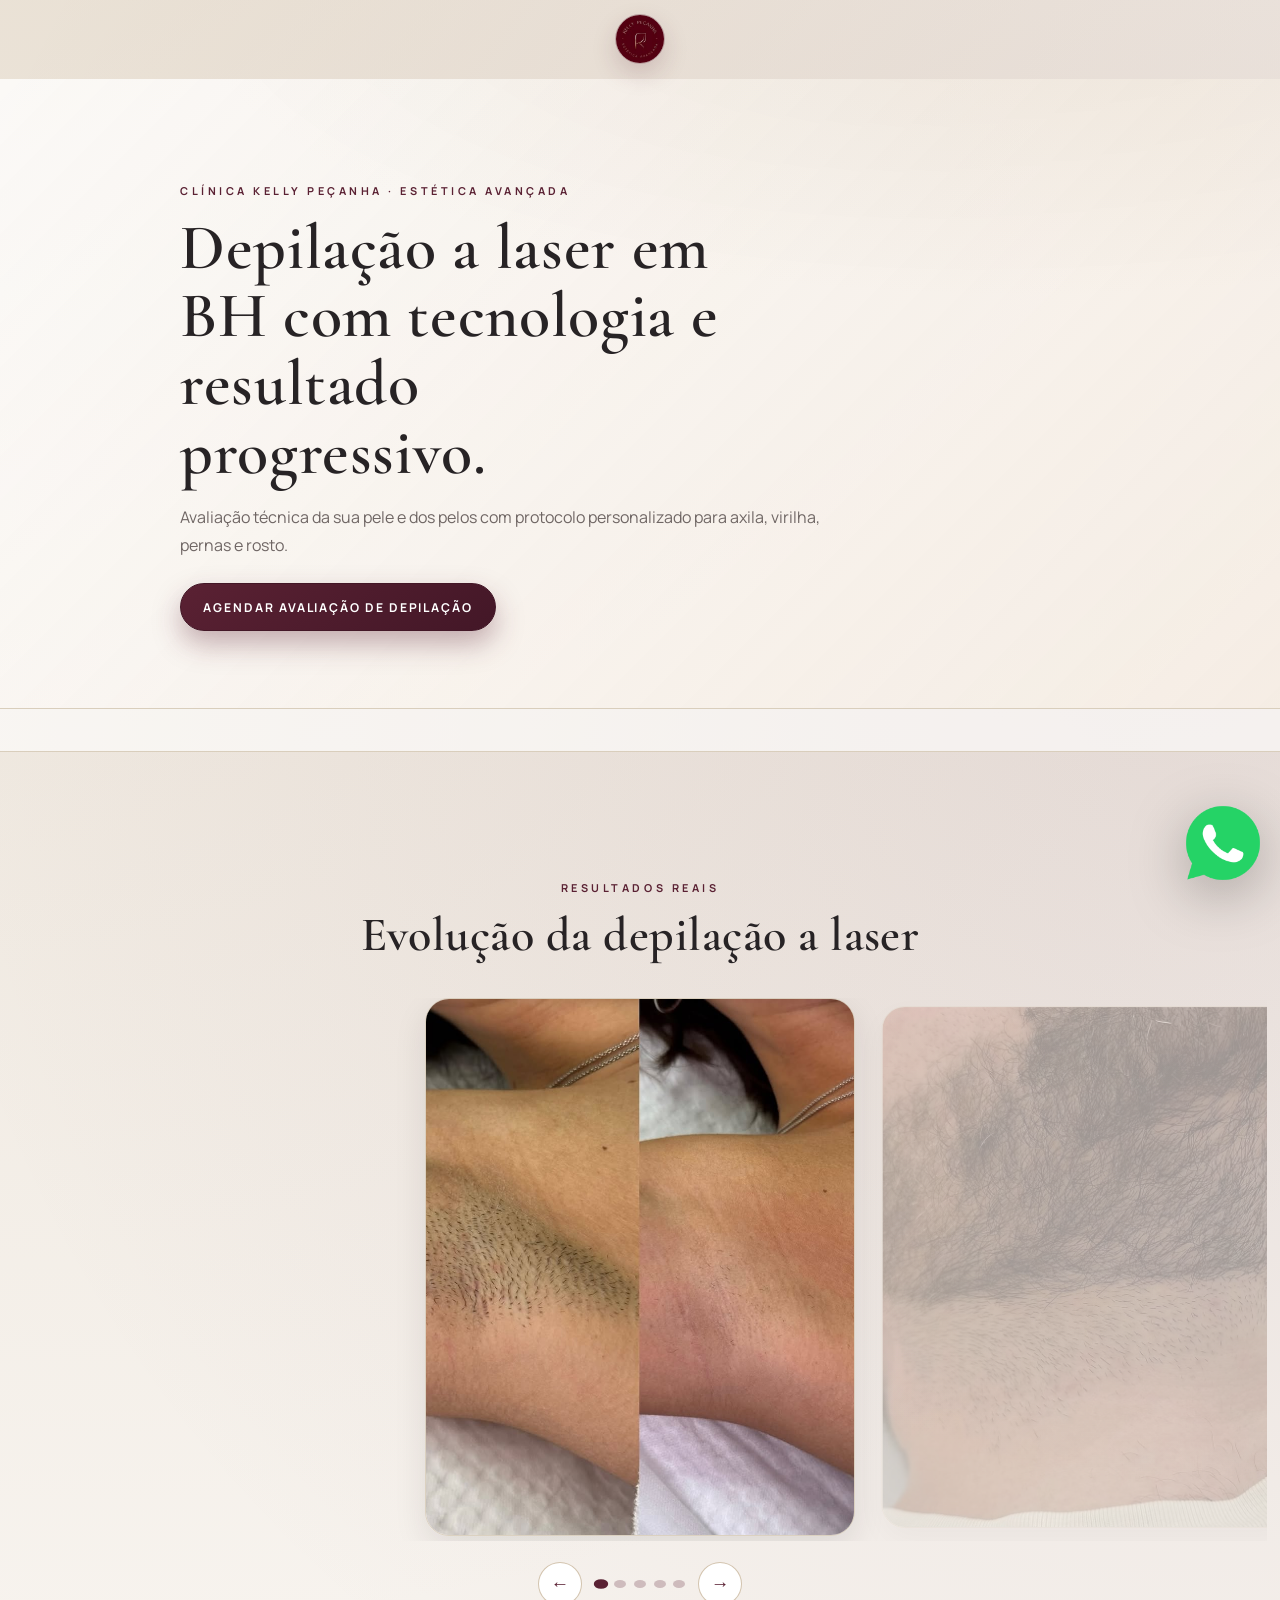
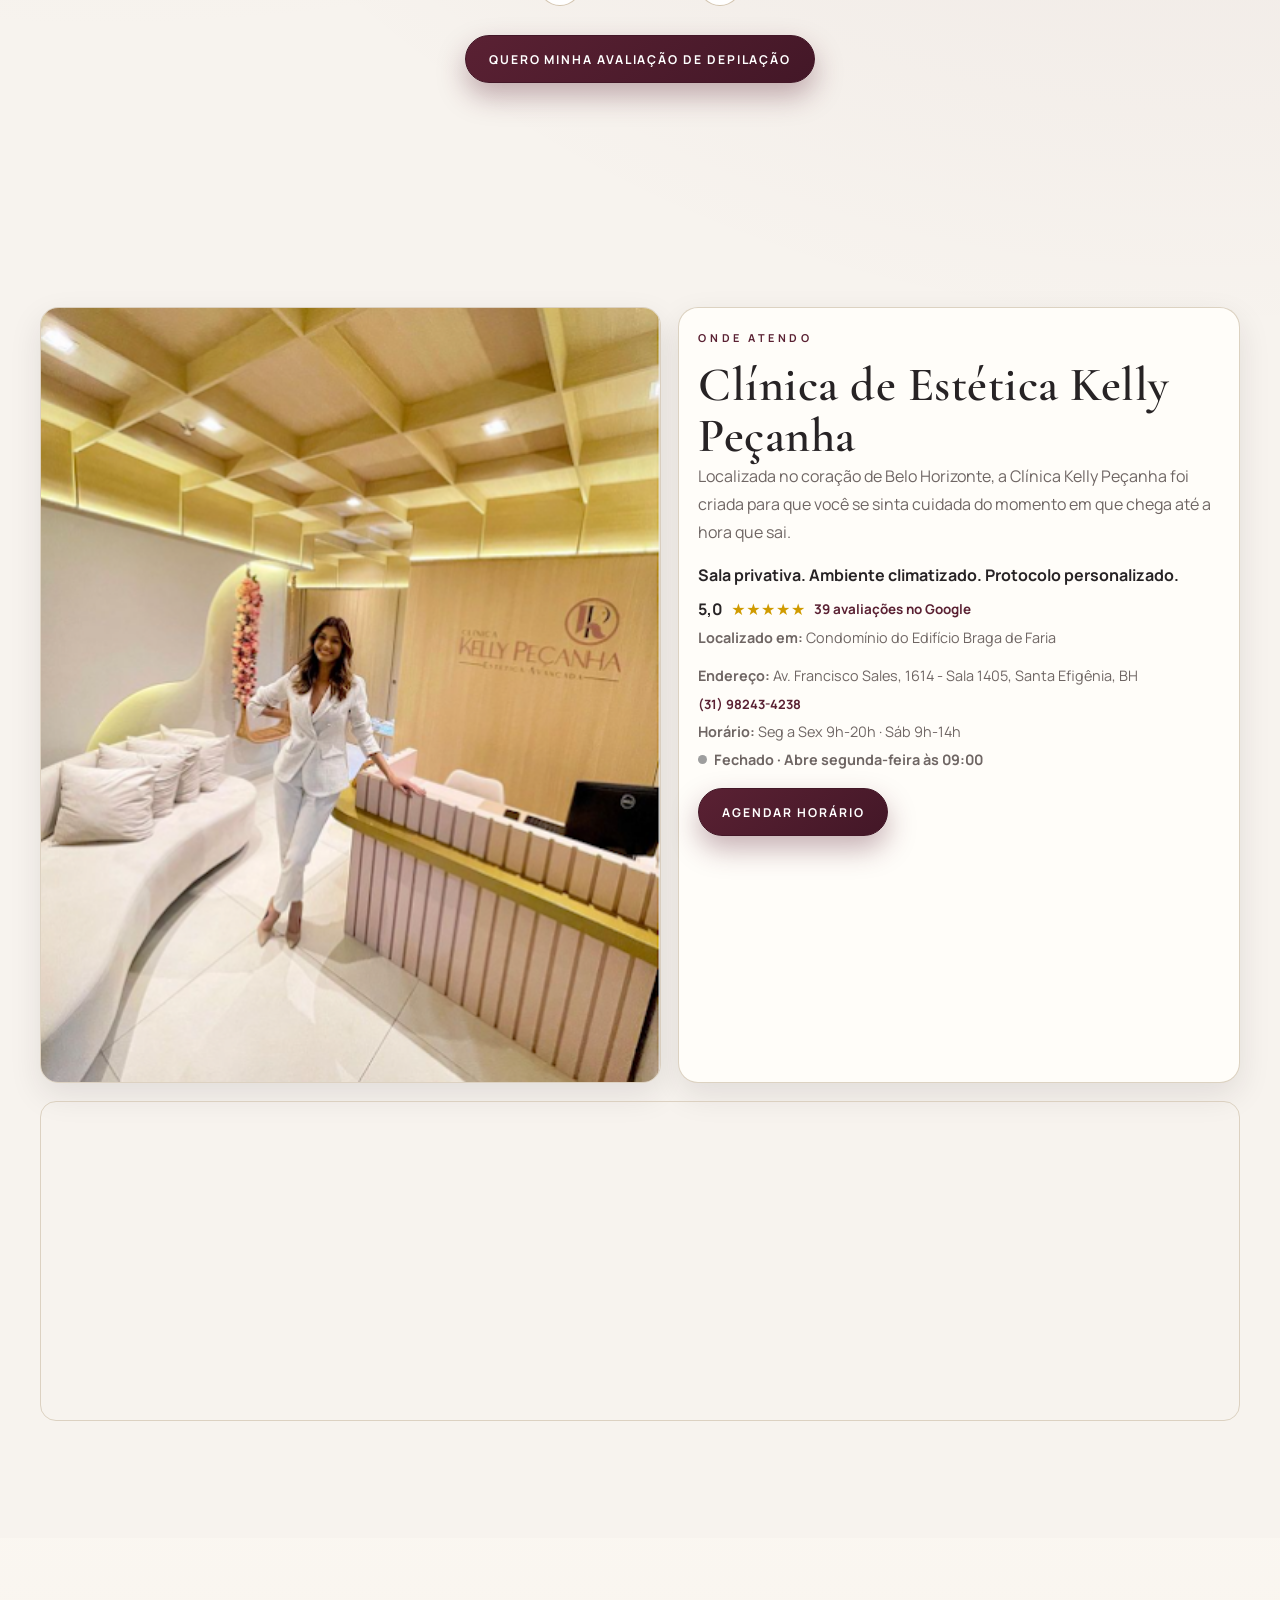
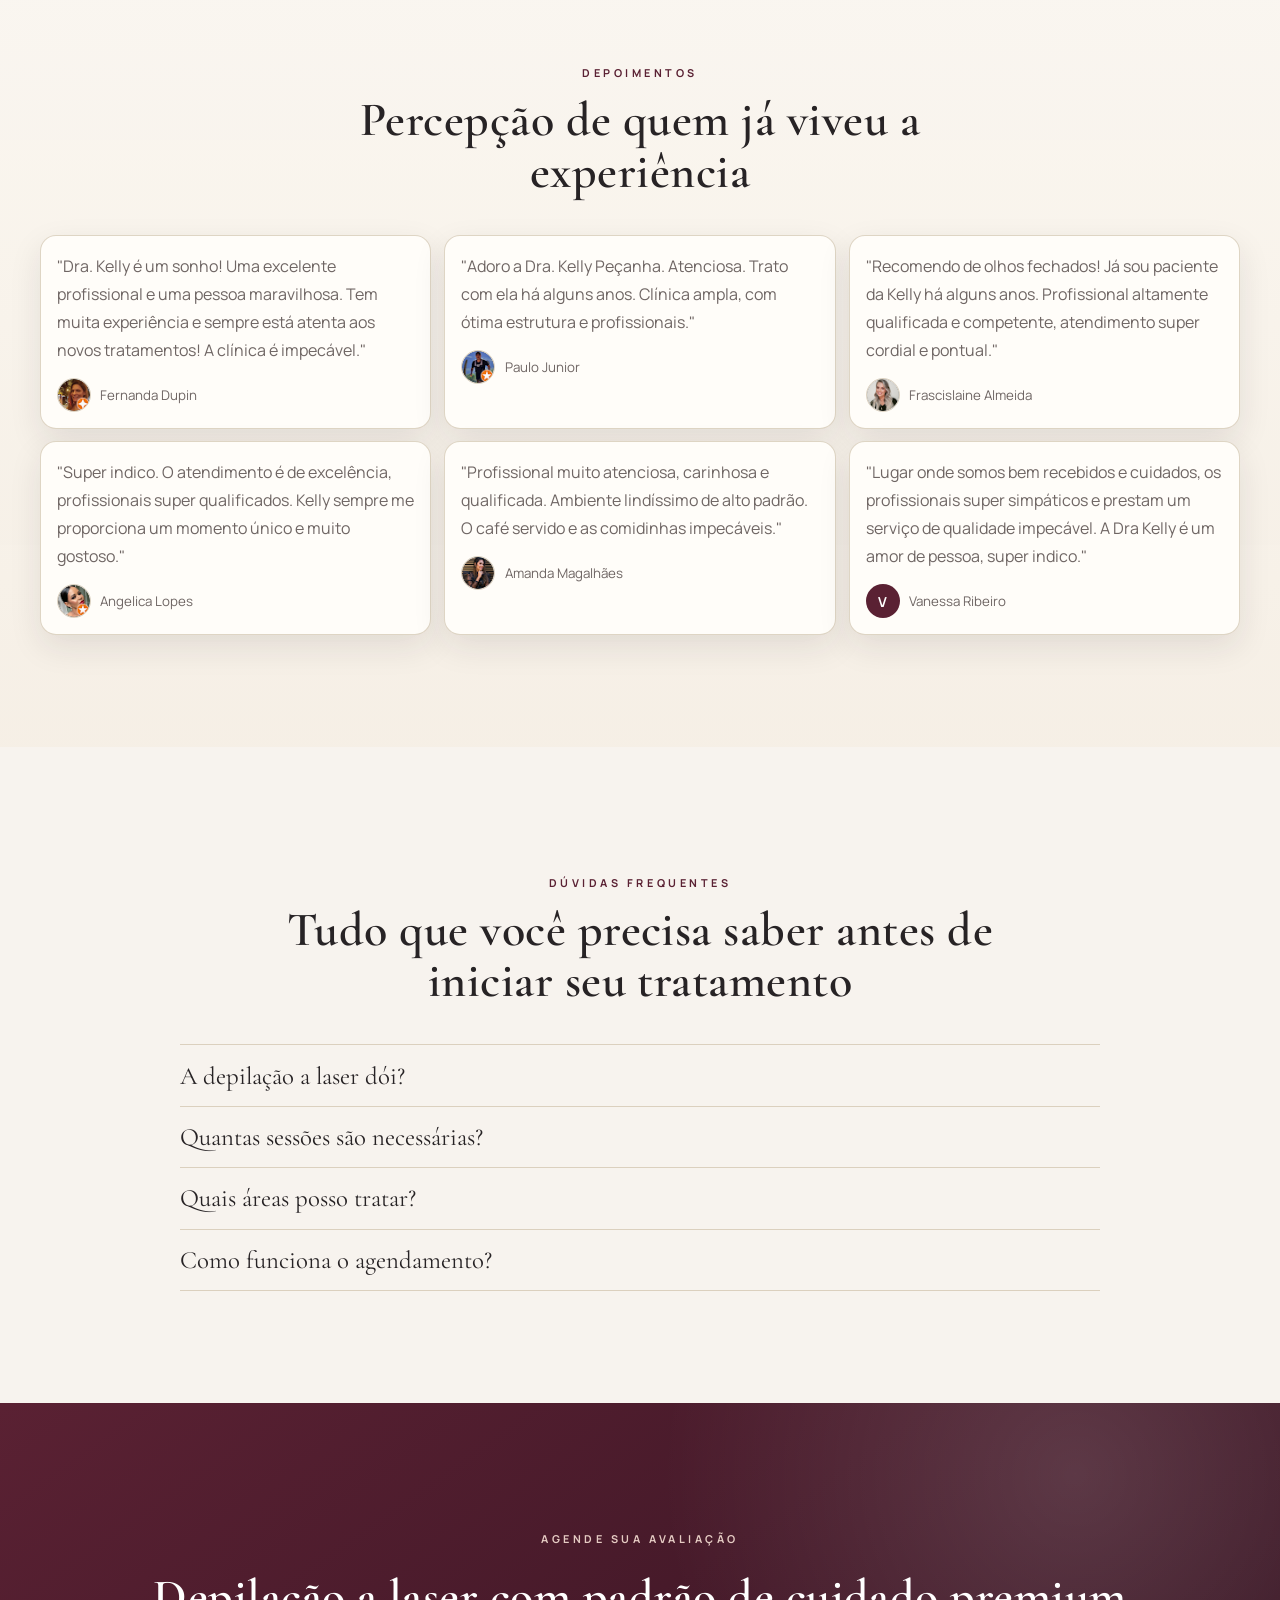
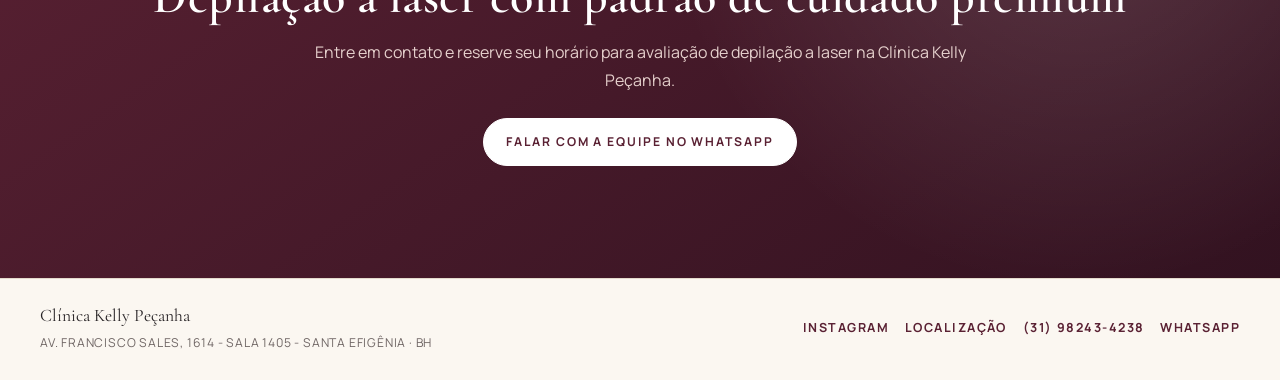
==== depilacao.html @ 8ff89447 "feat(leads): send form submissions to Google Sheets webhook" ====
﻿<!doctype html>
<html lang="pt-BR">
<head>
  <meta charset="utf-8">
  <meta name="viewport" content="width=device-width, initial-scale=1">
  <title>Clínica Kelly Peçanha | Depilação a Laser em BH</title>
  <meta name="description" content="LP premium da Clínica Kelly Peçanha para agendamento de depilação a laser em Belo Horizonte.">
  <link rel="icon" href="fotos/logo icone aba.jpg" type="image/jpeg">
  <link rel="preconnect" href="https://fonts.googleapis.com">
  <link rel="preconnect" href="https://fonts.gstatic.com" crossorigin>
  <link href="https://fonts.googleapis.com/css2?family=Cormorant+Garamond:wght@400;500;600;700&family=Manrope:wght@400;500;600;700&display=swap" rel="stylesheet">
  <link rel="stylesheet" href="styles.css">
  <script defer src="script.js"></script>
</head>
<body data-whatsapp-base-text="Oi! Quero agendar uma avaliação de depilação a laser na Clínica Kelly Peçanha." data-lead-intent-text="Oi! Quero agendar uma avaliação de depilação a laser." data-leads-webhook-url="">
  <div class="noise-layer" aria-hidden="true"></div>

  <header id="navbar">
    <div class="container nav-wrap">
      <a class="brand" href="#hero">
        <img src="fotos/logo icone aba.jpg" alt="Logo Clínica Kelly Peçanha">
      </a>
    </div>
  </header>

  <main>
    <section id="hero" class="hero">
      <div class="container hero-layout hero-layout--single animate-on-scroll">
        <div class="hero-copy">
          <p class="eyebrow">Clínica Kelly Peçanha · Estética Avançada</p>
          <h1>Depilação a laser em BH com tecnologia e resultado progressivo.</h1>
          <p class="hero-lead">
            Avaliação técnica da sua pele e dos pelos com protocolo personalizado para axila, virilha, pernas e rosto.
          </p>

          <div class="hero-actions">
            <a class="btn btn-primary js-open-modal" href="https://api.whatsapp.com/send/?phone=5531982434238&text=Oi%2C%20quero%20agendar%20uma%20avalia%C3%A7%C3%A3o%20de%20depila%C3%A7%C3%A3o%20a%20laser">Agendar avaliação de depilação</a>
          </div>
        </div>
      </div>
    </section>

    <div class="service-ribbon" aria-hidden="true">
      <div class="service-track">
        <span>Depilação a Laser Premium</span><span class="dot">•</span>
        <span>Axila</span><span class="dot">•</span>
        <span>Virilha</span><span class="dot">•</span>
        <span>Pernas</span><span class="dot">•</span>
        <span>Rosto</span><span class="dot">•</span>
        <span>Protocolo Personalizado</span><span class="dot">•</span>
        <span>Depilação a Laser Premium</span><span class="dot">•</span>
        <span>Axila</span><span class="dot">•</span>
        <span>Virilha</span><span class="dot">•</span>
        <span>Pernas</span><span class="dot">•</span>
        <span>Rosto</span><span class="dot">•</span>
        <span>Protocolo Personalizado</span><span class="dot">•</span>
      </div>
    </div>

    <section id="resultados" class="section">
      <div class="container">
        <header class="section-head animate-on-scroll">
          <p class="eyebrow">Resultados Reais</p>
          <h2>Evolução da depilação a laser</h2>
        </header>
      </div>

      <div id="resultadosCarousel" class="carousel animate-on-scroll">
        <div class="carousel__viewport">
          <div class="carousel__track">
            <figure class="carousel__slide">
              <img src="fotos/depilação/IMG_9395.JPG.jpeg" alt="Resultado de depilação a laser 1" class="resultado-img">
            </figure>
            <figure class="carousel__slide">
              <img src="fotos/depilação/IMG_9397.JPG.jpeg" alt="Resultado de depilação a laser 2" class="resultado-img">
            </figure>
            <figure class="carousel__slide">
              <img src="fotos/depilação/IMG_9398.JPG.jpeg" alt="Resultado de depilação a laser 3" class="resultado-img">
            </figure>
            <figure class="carousel__slide">
              <img src="fotos/depilação/IMG_9399.JPG.jpeg" alt="Resultado de depilação a laser 4" class="resultado-img">
            </figure>
            <figure class="carousel__slide">
              <video class="resultado-video" controls playsinline preload="metadata">
                <source src="fotos/depilação/IMG_9528.MP4" type="video/mp4">
              </video>
            </figure>
          </div>
        </div>

        <div class="carousel__controls">
          <button class="carousel__btn carousel__btn--prev" aria-label="Anterior">←</button>
          <div class="carousel__dots">
            <button class="carousel__dot" aria-label="Slide 1"></button>
            <button class="carousel__dot" aria-label="Slide 2"></button>
            <button class="carousel__dot" aria-label="Slide 3"></button>
            <button class="carousel__dot" aria-label="Slide 4"></button>
            <button class="carousel__dot" aria-label="Slide 5"></button>
          </div>
          <button class="carousel__btn carousel__btn--next" aria-label="Próximo">→</button>
        </div>
      </div>

      <div class="section-cta animate-on-scroll">
        <a class="btn btn-primary js-open-modal" href="https://api.whatsapp.com/send/?phone=5531982434238&text=Oi%2C%20quero%20agendar%20uma%20avalia%C3%A7%C3%A3o%20de%20depila%C3%A7%C3%A3o%20a%20laser">Quero minha avaliação de depilação</a>
      </div>
    </section>
    <section id="clinica" class="section">
      <div class="container clinic-layout">
        <div class="clinic-gallery clinic-gallery--single animate-on-scroll">
          <img src="fotos/clinica/2024-06-04.webp" alt="Ambiente da clínica">
        </div>

        <article class="clinic-card animate-on-scroll">
          <p class="eyebrow">Onde Atendo</p>
          <h2>Clínica de Estética Kelly Peçanha</h2>
          <p>Localizada no coração de Belo Horizonte, a Clínica Kelly Peçanha foi criada para que você se sinta cuidada do momento em que chega até a hora que sai.</p>
          <p class="gmn-title">Sala privativa. Ambiente climatizado. Protocolo personalizado.</p>

          <div class="gmn-rating">
            <strong>5,0</strong>
            <span>★★★★★</span>
            <a data-maps-link href="#" target="_blank" rel="noopener noreferrer">39 avaliações no Google</a>
          </div>

          <p class="gmn-meta"><b>Localizado em:</b> Condomínio do Edifício Braga de Faria</p>

          <ul class="contact-list">
            <li><b>Endereço:</b> Av. Francisco Sales, 1614 - Sala 1405, Santa Efigênia, BH</li>
            <li><a href="tel:+5531982434238">(31) 98243-4238</a></li>
            <li><b>Horário:</b> Seg a Sex 9h-20h · Sáb 9h-14h</li>
            <li class="gmn-status"><span id="clinic-dot" class="open-dot"></span><span id="clinic-hours-text">Verificando horário...</span></li>
          </ul>

          <a class="btn btn-primary js-open-modal" href="https://api.whatsapp.com/send/?phone=5531982434238&text=Oi%2C%20quero%20agendar%20uma%20avalia%C3%A7%C3%A3o%20de%20depila%C3%A7%C3%A3o%20a%20laser">Agendar horário</a>
        </article>
      </div>

      <div class="container map-wrap animate-on-scroll">
        <iframe src="https://maps.google.com/maps?q=Av.+Francisco+Sales,+1614+-+Sala+1405+-+Santa+Efigenia,+Belo+Horizonte+-+MG,+30150-224&output=embed&hl=pt-BR&z=16" loading="lazy" title="Mapa da Clínica Kelly Peçanha"></iframe>
      </div>
    </section>

    <section id="depoimentos" class="section section-soft">
      <div class="container">
        <header class="section-head animate-on-scroll">
          <p class="eyebrow">Depoimentos</p>
          <h2>Percepção de quem já viveu a experiência</h2>
        </header>

        <div class="testimonial-grid">
          <article class="testimonial-card animate-on-scroll">
            <p>"Dra. Kelly é um sonho! Uma excelente profissional e uma pessoa maravilhosa. Tem muita experiência e sempre está atenta aos novos tratamentos! A clínica é impecável."</p>
            <footer>
              <img class="testimonial-avatar" src="fotos/depoimentos/fernanda.png" alt="Fernanda Dupin">
              <small>Fernanda Dupin</small>
            </footer>
          </article>
          <article class="testimonial-card animate-on-scroll">
            <p>"Adoro a Dra. Kelly Peçanha. Atenciosa. Trato com ela há alguns anos. Clínica ampla, com ótima estrutura e profissionais."</p>
            <footer>
              <img class="testimonial-avatar" src="fotos/depoimentos/paulo junior.png" alt="Paulo Junior">
              <small>Paulo Junior</small>
            </footer>
          </article>
          <article class="testimonial-card animate-on-scroll">
            <p>"Recomendo de olhos fechados! Já sou paciente da Kelly há alguns anos. Profissional altamente qualificada e competente, atendimento super cordial e pontual."</p>
            <footer>
              <img class="testimonial-avatar" src="fotos/depoimentos/francislaiene.png" alt="Frascislaine Almeida">
              <small>Frascislaine Almeida</small>
            </footer>
          </article>
          <article class="testimonial-card animate-on-scroll">
            <p>"Super indico. O atendimento é de excelência, profissionais super qualificados. Kelly sempre me proporciona um momento único e muito gostoso."</p>
            <footer>
              <img class="testimonial-avatar" src="fotos/depoimentos/angelica.png" alt="Angelica Lopes">
              <small>Angelica Lopes</small>
            </footer>
          </article>
          <article class="testimonial-card animate-on-scroll">
            <p>"Profissional muito atenciosa, carinhosa e qualificada. Ambiente lindíssimo de alto padrão. O café servido e as comidinhas impecáveis."</p>
            <footer>
              <img class="testimonial-avatar" src="fotos/depoimentos/amanda.png" alt="Amanda Magalhães">
              <small>Amanda Magalhães</small>
            </footer>
          </article>
          <article class="testimonial-card animate-on-scroll">
            <p>"Lugar onde somos bem recebidos e cuidados, os profissionais super simpáticos e prestam um serviço de qualidade impecável. A Dra Kelly é um amor de pessoa, super indico."</p>
            <footer>
              <span class="testimonial-avatar testimonial-avatar--fallback">V</span>
              <small>Vanessa Ribeiro</small>
            </footer>
          </article>
        </div>
      </div>
    </section>

    <section id="faq" class="section">
      <div class="container">
        <header class="section-head animate-on-scroll">
          <p class="eyebrow">Dúvidas Frequentes</p>
          <h2>Tudo que você precisa saber antes de iniciar seu tratamento</h2>
        </header>

        <div class="faq-list animate-on-scroll">
          <details>
            <summary>A depilação a laser dói?</summary>
            <p>A sensação varia por área e sensibilidade, mas o procedimento é rápido e feito com ajuste técnico para conforto.</p>
          </details>
          <details>
            <summary>Quantas sessões são necessárias?</summary>
            <p>O número ideal depende da região, espessura dos pelos e resposta individual, definido após avaliação técnica.</p>
          </details>
          <details>
            <summary>Quais áreas posso tratar?</summary>
            <p>Atendemos as áreas mais buscadas como axila, virilha, pernas e rosto, com plano personalizado para cada caso.</p>
          </details>
          <details>
            <summary>Como funciona o agendamento?</summary>
            <p>Você preenche nome e WhatsApp no formulário rápido e a equipe retorna com os melhores horários para avaliação.</p>
          </details>
        </div>
      </div>
    </section>

    <section id="cta-final" class="section cta-final">
      <div class="container animate-on-scroll">
        <p class="eyebrow">Agende Sua Avaliação</p>
        <h2>Depilação a laser com padrão de cuidado premium</h2>
        <p>Entre em contato e reserve seu horário para avaliação de depilação a laser na Clínica Kelly Peçanha.</p>
        <a class="btn btn-light js-open-modal" href="https://api.whatsapp.com/send/?phone=5531982434238&text=Oi%2C%20quero%20agendar%20uma%20avalia%C3%A7%C3%A3o%20de%20depila%C3%A7%C3%A3o%20a%20laser">Falar com a equipe no WhatsApp</a>
      </div>
    </section>
  </main>
  <footer class="footer">
    <div class="container footer-wrap">
      <div>
        <p class="footer-brand">Clínica Kelly Peçanha</p>
        <p class="footer-sub">Av. Francisco Sales, 1614 - Sala 1405 - Santa Efigênia · BH</p>
      </div>
      <div class="footer-links">
        <a data-instagram-link href="#" target="_blank" rel="noopener noreferrer">Instagram</a>
        <a data-maps-link href="#" target="_blank" rel="noopener noreferrer">Localização</a>
        <a href="tel:+5531982434238">(31) 98243-4238</a>
        <a data-whatsapp-direct href="#" target="_blank" rel="noopener noreferrer">WhatsApp</a>
      </div>
    </div>
  </footer>

  <a class="whatsapp-float" data-whatsapp-direct href="#" target="_blank" rel="noopener noreferrer" aria-label="Falar no WhatsApp">
    <img src="fotos/botao-whats-2.png" alt="WhatsApp">
  </a>

  <div id="leadModal" class="modal" aria-hidden="true" role="dialog" aria-modal="true" aria-labelledby="modalTitle">
    <div class="modal-overlay"></div>
    <div class="modal-card">
      <button id="modalClose" class="modal-close" type="button" aria-label="Fechar">×</button>
      <p class="eyebrow">Um passo antes</p>
      <h3 id="modalTitle">Quase lá</h3>
      <p>Preencha os dados e continue para o WhatsApp da Clínica Kelly Peçanha.</p>

      <form id="leadForm" novalidate>
        <label for="leadName">Seu nome</label>
        <input id="leadName" name="name" type="text" required>

        <label for="leadPhone">Seu WhatsApp</label>
        <input id="leadPhone" name="phone" type="tel" required placeholder="(00) 00000-0000">
        <small id="phoneError" class="error">Digite DDD e número completo.</small>

        <button class="btn btn-primary full-btn" type="submit">Continuar para o WhatsApp</button>
      </form>
    </div>
  </div>
</body>
</html>
---- styles.css ----
﻿:root {
  --ivory: #f7f3ee;
  --porcelain: #fdfaf6;
  --sand: #e6dbc9;
  --champagne: #bfa98a;
  --wine: #5a2133;
  --wine-strong: #431727;
  --graphite: #272325;
  --charcoal: #3b3637;
  --muted: #6f6664;
  --line: #d9cebc;
  --card: #fffdf9;
  --soft: #f2ece3;
  --shadow-lg: 0 28px 70px rgba(42, 30, 36, 0.14);
  --shadow-md: 0 12px 32px rgba(42, 30, 36, 0.1);
}

* {
  box-sizing: border-box;
}

html,
body {
  margin: 0;
  padding: 0;
}

html {
  scroll-behavior: smooth;
}

body {
  font-family: "Manrope", system-ui, sans-serif;
  color: var(--graphite);
  background:
    radial-gradient(circle at 8% -5%, rgba(203, 184, 156, 0.35) 0%, transparent 34%),
    radial-gradient(circle at 94% 12%, rgba(90, 33, 51, 0.11) 0%, transparent 28%),
    var(--ivory);
  min-height: 100vh;
  overflow-x: hidden;
}

body.modal-open {
  overflow: hidden;
}

.noise-layer {
  position: fixed;
  inset: 0;
  pointer-events: none;
  opacity: 0.16;
  background-image:
    linear-gradient(0deg, transparent 24%, rgba(90, 33, 51, 0.06) 25%, transparent 26%, transparent 74%, rgba(90, 33, 51, 0.06) 75%, transparent 76%, transparent),
    linear-gradient(90deg, transparent 24%, rgba(90, 33, 51, 0.06) 25%, transparent 26%, transparent 74%, rgba(90, 33, 51, 0.06) 75%, transparent 76%, transparent);
  background-size: 3px 3px;
  z-index: -1;
}

a {
  color: inherit;
  text-decoration: none;
}

img {
  display: block;
  max-width: 100%;
}

h1,
h2,
h3 {
  margin: 0;
  font-family: "Cormorant Garamond", Georgia, serif;
  line-height: 1.07;
  font-weight: 600;
  letter-spacing: 0.01em;
  color: var(--graphite);
}

h1 {
  font-size: clamp(2.1rem, 5vw, 4rem);
}

h2 {
  font-size: clamp(1.8rem, 3.8vw, 3rem);
}

h3 {
  font-size: clamp(1.28rem, 2.2vw, 1.65rem);
}

p {
  margin: 0;
  line-height: 1.75;
  color: var(--muted);
}

.container {
  width: min(1200px, calc(100% - 2.4rem));
  margin-inline: auto;
}

.eyebrow {
  margin-bottom: 0.82rem;
  font-size: 0.68rem;
  letter-spacing: 0.22rem;
  text-transform: uppercase;
  font-weight: 700;
  color: var(--wine);
}

.section {
  padding: clamp(4rem, 9vw, 7rem) 0;
}

.section-soft {
  background: linear-gradient(180deg, rgba(250, 246, 240, 0.95), rgba(245, 238, 229, 0.94));
}

.section-head {
  max-width: 760px;
  margin: 0 auto 2.3rem;
  text-align: center;
}

.section-head p {
  margin-top: 0.85rem;
}

.btn {
  border: 1px solid transparent;
  border-radius: 999px;
  padding: 0.9rem 1.4rem;
  font-size: 0.76rem;
  font-weight: 700;
  letter-spacing: 0.12rem;
  text-transform: uppercase;
  cursor: pointer;
  display: inline-flex;
  align-items: center;
  justify-content: center;
  transition: transform 0.24s ease, box-shadow 0.24s ease, background-color 0.24s ease, color 0.24s ease;
}

.btn:hover {
  transform: translateY(-1px);
}

.btn-primary {
  background: linear-gradient(145deg, var(--wine), var(--wine-strong));
  color: #fff;
  border-color: var(--wine-strong);
  box-shadow: 0 13px 28px rgba(90, 33, 51, 0.34);
}

.btn-primary:hover {
  box-shadow: 0 16px 32px rgba(90, 33, 51, 0.45);
}

.btn-outline {
  background: rgba(255, 255, 255, 0.76);
  border-color: var(--line);
  color: var(--graphite);
}

.btn-light {
  background: #fff;
  color: var(--wine);
  border-color: #fff;
}

.full-btn {
  width: 100%;
}

#navbar {
  position: sticky;
  top: 0;
  z-index: 30;
  border-bottom: 1px solid transparent;
  transition: background-color 0.28s ease, border-color 0.28s ease, backdrop-filter 0.28s ease;
}

#navbar.is-scrolled {
  background: rgba(247, 243, 238, 0.88);
  backdrop-filter: blur(10px);
  border-color: rgba(217, 206, 188, 0.75);
}

.nav-wrap {
  min-height: 78px;
  display: flex;
  align-items: center;
  justify-content: center;
  gap: 1.2rem;
}

.brand {
  display: inline-flex;
  align-items: center;
  min-width: max-content;
}

.brand img {
  width: 50px;
  height: 50px;
  border-radius: 50%;
  border: 1px solid rgba(90, 33, 51, 0.32);
  box-shadow: 0 10px 24px rgba(90, 33, 51, 0.18);
}

.nav-links {
  display: flex;
  align-items: center;
  gap: 1.25rem;
}

.nav-links a {
  font-size: 0.72rem;
  font-weight: 700;
  letter-spacing: 0.12rem;
  text-transform: uppercase;
  color: var(--charcoal);
  opacity: 0.8;
}

.nav-links a:hover {
  color: var(--wine);
  opacity: 1;
}

.nav-actions {
  min-width: max-content;
}

.hero {
  position: relative;
  padding: clamp(5.2rem, 8vw, 7.4rem) 0 clamp(4rem, 6vw, 5.4rem);
}

.hero::before {
  content: "";
  position: absolute;
  inset: 0;
  background:
    radial-gradient(1200px 420px at 80% -12%, rgba(191, 169, 138, 0.18), transparent 70%),
    linear-gradient(135deg, rgba(255, 255, 255, 0.78), rgba(246, 238, 229, 0.95));
  z-index: -1;
}

.hero-layout {
  display: grid;
  grid-template-columns: minmax(0, 1.2fr) minmax(0, 0.8fr);
  gap: clamp(1.2rem, 2.8vw, 2.5rem);
  align-items: stretch;
}

.hero-layout--single {
  grid-template-columns: 1fr;
  max-width: 920px;
}

.hero-copy h1 {
  max-width: 18ch;
}

.hero-lead {
  margin-top: 1rem;
  max-width: 64ch;
}

.hero-actions {
  margin-top: 1.5rem;
  display: flex;
  flex-wrap: wrap;
  gap: 0.72rem;
}

.hero-proof {
  margin-top: 1.8rem;
  display: grid;
  grid-template-columns: repeat(3, minmax(0, 1fr));
  gap: 0.72rem;
}

.hero-proof article {
  background: rgba(255, 255, 255, 0.72);
  border: 1px solid rgba(217, 206, 188, 0.92);
  border-radius: 16px;
  padding: 0.78rem;
}

.hero-proof strong {
  display: block;
  font-size: 1.08rem;
  color: var(--wine);
}

.hero-proof span {
  font-size: 0.74rem;
  color: var(--muted);
}

.hero-panel {
  background:
    linear-gradient(170deg, rgba(90, 33, 51, 0.96), rgba(50, 22, 34, 0.98));
  border: 1px solid rgba(255, 255, 255, 0.12);
  border-radius: 24px;
  padding: clamp(1.2rem, 2.5vw, 2rem);
  box-shadow: var(--shadow-lg);
  color: rgba(255, 247, 243, 0.94);
  display: grid;
  align-content: start;
  gap: 0.9rem;
}

.panel-logo {
  width: 66px;
  height: 66px;
  border-radius: 50%;
  border: 1px solid rgba(255, 255, 255, 0.3);
}

.panel-kicker {
  margin-top: 0.2rem;
  font-size: 0.67rem;
  letter-spacing: 0.17rem;
  text-transform: uppercase;
  color: rgba(255, 239, 229, 0.78);
  font-weight: 700;
}

.hero-panel h2 {
  color: #fff;
  font-size: clamp(1.4rem, 2.3vw, 2rem);
}

.hero-panel p {
  color: rgba(255, 240, 233, 0.78);
}

.panel-link {
  color: rgba(255, 228, 214, 0.95);
  font-size: 0.75rem;
  letter-spacing: 0.11rem;
  text-transform: uppercase;
  font-weight: 700;
}

.panel-link:hover {
  color: #fff;
}

.service-ribbon {
  overflow: hidden;
  border-top: 1px solid var(--line);
  border-bottom: 1px solid var(--line);
  background: rgba(255, 255, 255, 0.6);
}

.service-track {
  width: max-content;
  display: inline-flex;
  gap: 0.72rem;
  align-items: center;
  padding: 0.86rem 0;
  padding-left: 100%;
  animation: marquee 34s linear infinite;
  font-size: 0.72rem;
  letter-spacing: 0.11rem;
  text-transform: uppercase;
  color: var(--wine);
  font-weight: 700;
}

.dot {
  opacity: 0.55;
}

@keyframes marquee {
  from { transform: translateX(0); }
  to { transform: translateX(-100%); }
}

.carousel {
  max-width: 1280px;
  margin: 0 auto;
  padding: 0 0.8rem;
}

.carousel__viewport {
  overflow: hidden;
}

.carousel__track {
  display: flex;
  align-items: stretch;
  transition: transform 0.52s cubic-bezier(0.25, 0.46, 0.45, 0.94);
}

.carousel__slide {
  flex: 0 0 430px;
  margin: 0 0.62rem;
  opacity: 0.34;
  transform: scale(0.97);
  transition: opacity 0.35s ease, transform 0.35s ease;
}

.carousel__slide.is-active {
  opacity: 1;
  transform: scale(1);
}

.placeholder-card {
  width: 100%;
  aspect-ratio: 4 / 5;
  border-radius: 24px;
  border: 1px solid rgba(217, 206, 188, 0.9);
  background:
    linear-gradient(150deg, rgba(255, 255, 255, 0.96), rgba(244, 235, 224, 0.94));
  box-shadow: var(--shadow-md);
  display: grid;
  place-content: center;
  text-align: center;
  gap: 0.45rem;
  padding: 1.1rem;
}

.placeholder-card span {
  font-size: 0.68rem;
  letter-spacing: 0.14rem;
  text-transform: uppercase;
  color: var(--wine);
  font-weight: 700;
}

.placeholder-card strong {
  font-family: "Cormorant Garamond", Georgia, serif;
  font-size: clamp(1.42rem, 2.8vw, 2rem);
  color: var(--graphite);
}

.placeholder-card small {
  font-size: 0.75rem;
  color: var(--muted);
}

.resultado-img {
  width: 100%;
  aspect-ratio: 4 / 5;
  object-fit: cover;
  border-radius: 24px;
  border: 1px solid rgba(217, 206, 188, 0.9);
  box-shadow: var(--shadow-md);
}

.resultado-video {
  width: 100%;
  aspect-ratio: 4 / 5;
  object-fit: cover;
  border-radius: 24px;
  border: 1px solid rgba(217, 206, 188, 0.9);
  box-shadow: var(--shadow-md);
  background: #000;
}

.carousel__controls {
  margin-top: 1.35rem;
  display: flex;
  align-items: center;
  justify-content: center;
  gap: 0.8rem;
}

.carousel__btn {
  width: 44px;
  height: 44px;
  border-radius: 50%;
  border: 1px solid rgba(191, 169, 138, 0.68);
  background: #fff;
  color: var(--wine);
  font-size: 1.16rem;
  cursor: pointer;
}

.carousel__dots {
  display: flex;
  gap: 0.48rem;
}

.carousel__dot {
  width: 8px;
  height: 8px;
  border-radius: 50%;
  border: 0;
  background: rgba(90, 33, 51, 0.25);
  cursor: pointer;
}

.carousel__dot.is-active {
  background: var(--wine);
  transform: scale(1.2);
}

.section-cta {
  margin-top: 1.8rem;
  display: flex;
  justify-content: center;
}

.feature-grid {
  display: grid;
  grid-template-columns: repeat(3, minmax(0, 1fr));
  gap: 0.95rem;
}

.feature-card {
  border-radius: 18px;
  border: 1px solid rgba(217, 206, 188, 0.88);
  background: var(--card);
  padding: 1.35rem 1.1rem;
  box-shadow: var(--shadow-md);
}

.feature-card h3 {
  font-size: 1.47rem;
}

.feature-card p {
  margin-top: 0.62rem;
}

.about {
  background: linear-gradient(180deg, rgba(255, 255, 255, 0.86), rgba(247, 242, 235, 0.96));
}

.about-grid {
  display: grid;
  grid-template-columns: minmax(0, 0.9fr) minmax(0, 1.1fr);
  gap: 1.05rem;
  align-items: stretch;
}

.about-photo img {
  width: 100%;
  height: 100%;
  min-height: 420px;
  object-fit: cover;
  border-radius: 24px;
  border: 1px solid rgba(217, 206, 188, 0.96);
  box-shadow: var(--shadow-md);
}

.about-copy {
  border-radius: 24px;
  border: 1px solid rgba(217, 206, 188, 0.96);
  background: var(--card);
  box-shadow: var(--shadow-md);
  padding: clamp(1.2rem, 2.4vw, 2rem);
}

.about-copy p + p {
  margin-top: 0.78rem;
}

.about-chips {
  margin-top: 1rem;
  display: flex;
  flex-wrap: wrap;
  gap: 0.55rem;
}

.about-chips span {
  border-radius: 999px;
  border: 1px solid rgba(191, 169, 138, 0.85);
  background: rgba(242, 236, 227, 0.65);
  padding: 0.46rem 0.75rem;
  font-size: 0.7rem;
  letter-spacing: 0.08rem;
  text-transform: uppercase;
  color: var(--charcoal);
  font-weight: 600;
}

.clinic-layout {
  display: grid;
  grid-template-columns: minmax(0, 1.05fr) minmax(0, 0.95fr);
  gap: 1.05rem;
}

.clinic-gallery {
  display: grid;
  grid-template-columns: repeat(2, minmax(0, 1fr));
  gap: 0.66rem;
}

.clinic-gallery--single {
  grid-template-columns: 1fr;
}

.clinic-gallery img {
  width: 100%;
  height: 230px;
  object-fit: cover;
  border-radius: 18px;
  border: 1px solid rgba(217, 206, 188, 0.9);
  box-shadow: var(--shadow-md);
}

.clinic-gallery img:first-child {
  grid-column: span 2;
  height: 290px;
}

.clinic-gallery--single img,
.clinic-gallery--single img:first-child {
  grid-column: auto;
  height: 100%;
  min-height: 440px;
}

.clinic-card {
  border-radius: 20px;
  border: 1px solid rgba(217, 206, 188, 0.9);
  background: var(--card);
  padding: 1.22rem;
  box-shadow: var(--shadow-md);
}

.gmn-title {
  margin-top: 0.9rem;
  color: var(--graphite);
  font-weight: 700;
}

.gmn-rating {
  margin-top: 0.55rem;
  display: flex;
  align-items: center;
  flex-wrap: wrap;
  gap: 0.48rem;
}

.gmn-rating strong {
  color: var(--graphite);
}

.gmn-rating span {
  color: #d09b00;
  letter-spacing: 0.04rem;
}

.gmn-rating a {
  color: var(--wine);
  font-weight: 700;
  font-size: 0.84rem;
}

.gmn-meta {
  margin-top: 0.35rem;
  color: var(--muted);
  font-size: 0.9rem;
}

.contact-list {
  margin: 1rem 0 1.2rem;
  padding: 0;
  list-style: none;
  display: grid;
  gap: 0.56rem;
}

.contact-list a {
  color: var(--wine);
  font-weight: 700;
  font-size: 0.8rem;
}

.contact-list li {
  font-size: 0.9rem;
  color: var(--muted);
}

.contact-list a:hover {
  text-decoration: underline;
}

.gmn-status {
  display: inline-flex;
  align-items: center;
  gap: 0.42rem;
  font-weight: 700;
  color: var(--graphite);
}

.open-dot {
  width: 9px;
  height: 9px;
  border-radius: 50%;
  background: #9e9e9e;
  flex: 0 0 9px;
}

.map-wrap {
  margin-top: 1.1rem;
}

.map-wrap iframe {
  width: 100%;
  min-height: 320px;
  border: 1px solid rgba(217, 206, 188, 0.9);
  border-radius: 16px;
}

.testimonial-grid {
  display: grid;
  grid-template-columns: repeat(3, minmax(0, 1fr));
  gap: 0.8rem;
}

.testimonial-card {
  border-radius: 16px;
  border: 1px solid rgba(217, 206, 188, 0.86);
  background: var(--card);
  box-shadow: var(--shadow-md);
  padding: 1rem;
}

.testimonial-card footer {
  margin-top: 0.86rem;
  display: flex;
  align-items: center;
  gap: 0.58rem;
}

.testimonial-avatar {
  width: 34px;
  height: 34px;
  border-radius: 50%;
  object-fit: cover;
  border: 1px solid rgba(217, 206, 188, 0.9);
}

.testimonial-avatar--fallback {
  display: inline-grid;
  place-content: center;
  background: var(--wine);
  color: #fff;
  font-weight: 700;
  font-size: 0.86rem;
  border: 0;
}

.testimonial-card footer small {
  color: var(--muted);
}

.faq-list {
  max-width: 920px;
  margin: 0 auto;
  border-top: 1px solid rgba(217, 206, 188, 0.94);
}

.faq-list details {
  border-bottom: 1px solid rgba(217, 206, 188, 0.94);
  padding: 0.95rem 0;
}

.faq-list summary {
  cursor: pointer;
  list-style: none;
  font-family: "Cormorant Garamond", Georgia, serif;
  font-size: clamp(1.25rem, 2vw, 1.55rem);
  color: var(--graphite);
}

.faq-list summary::-webkit-details-marker {
  display: none;
}

.faq-list p {
  margin-top: 0.55rem;
}

.cta-final {
  background:
    radial-gradient(circle at 84% 15%, rgba(255, 255, 255, 0.14) 0%, transparent 36%),
    linear-gradient(145deg, var(--wine), #321220);
  color: #fff;
}

.cta-final .container {
  text-align: center;
}

.cta-final .eyebrow {
  color: rgba(255, 233, 220, 0.86);
}

.cta-final h2 {
  color: #fff;
}

.cta-final p {
  margin: 0.9rem auto 1.5rem;
  max-width: 70ch;
  color: rgba(255, 238, 230, 0.86);
}

.footer {
  border-top: 1px solid rgba(217, 206, 188, 0.7);
  padding: 1.4rem 0 1.7rem;
  background: rgba(252, 248, 243, 0.7);
}

.footer-wrap {
  display: flex;
  justify-content: space-between;
  align-items: center;
  gap: 0.9rem;
  flex-wrap: wrap;
}

.footer-brand {
  font-family: "Cormorant Garamond", Georgia, serif;
  font-size: 1.1rem;
  color: var(--graphite);
}

.footer-sub {
  font-size: 0.76rem;
  color: var(--muted);
  letter-spacing: 0.05rem;
  text-transform: uppercase;
}

.footer-links {
  display: flex;
  gap: 1rem;
}

.footer-links a {
  font-size: 0.78rem;
  text-transform: uppercase;
  letter-spacing: 0.09rem;
  color: var(--wine);
  font-weight: 700;
}

.whatsapp-float {
  position: fixed;
  right: 1.1rem;
  bottom: 1.1rem;
  z-index: 25;
  width: 78px;
  line-height: 0;
  display: inline-block;
  transition: transform 0.24s ease;
}

.whatsapp-float:hover {
  transform: translateY(-2px) scale(1.03);
}

.whatsapp-float img {
  width: 100%;
  height: auto;
  display: block;
  filter: drop-shadow(0 14px 28px rgba(0, 0, 0, 0.28));
}
.modal {
  position: fixed;
  inset: 0;
  z-index: 44;
  display: none;
  align-items: center;
  justify-content: center;
  padding: 1rem;
}

.modal.is-open {
  display: flex;
}

.modal-overlay {
  position: absolute;
  inset: 0;
  background: rgba(20, 13, 17, 0.63);
}

.modal-card {
  position: relative;
  z-index: 1;
  width: min(500px, 100%);
  border-radius: 18px;
  border: 1px solid rgba(217, 206, 188, 0.95);
  background: var(--card);
  box-shadow: var(--shadow-lg);
  padding: 1.25rem;
}

.modal-close {
  position: absolute;
  right: 0.55rem;
  top: 0.45rem;
  border: none;
  background: transparent;
  color: var(--muted);
  font-size: 1.62rem;
  cursor: pointer;
}

.modal-card h3 {
  font-size: 2rem;
}

.modal-card p {
  margin-top: 0.35rem;
}

#leadForm {
  margin-top: 0.85rem;
  display: grid;
  gap: 0.42rem;
}

#leadForm label {
  margin-top: 0.58rem;
  font-size: 0.72rem;
  letter-spacing: 0.07rem;
  text-transform: uppercase;
  color: var(--charcoal);
  font-weight: 700;
}

#leadForm input {
  min-height: 44px;
  border-radius: 11px;
  border: 1px solid rgba(191, 169, 138, 0.84);
  background: #fff;
  padding: 0 0.74rem;
  font: inherit;
}

#leadForm input:focus-visible {
  outline: 2px solid rgba(90, 33, 51, 0.18);
  border-color: var(--wine);
}

.error {
  display: none;
  font-size: 0.72rem;
  color: #a02f53;
}

.error.is-visible {
  display: block;
}

.has-io .animate-on-scroll {
  opacity: 0;
  transform: translateY(18px);
  transition: opacity 0.44s ease, transform 0.44s ease;
}

.has-io .animate-on-scroll.is-visible {
  opacity: 1;
  transform: translateY(0);
}

@media (max-width: 1080px) {
  .hero-layout {
    grid-template-columns: 1fr;
  }

  .hero-copy h1 {
    max-width: none;
  }

  .feature-grid,
  .testimonial-grid {
    grid-template-columns: repeat(2, minmax(0, 1fr));
  }

  .about-grid,
  .clinic-layout {
    grid-template-columns: 1fr;
  }

  .about-photo img {
    min-height: 340px;
  }
}

@media (max-width: 820px) {
  .nav-links {
    display: none;
  }

  .hero-proof {
    grid-template-columns: 1fr;
  }

  .carousel__slide {
    flex: 0 0 80vw;
  }
}

@media (max-width: 700px) {
  .section {
    padding: 3.4rem 0;
  }

  .feature-grid,
  .testimonial-grid {
    grid-template-columns: 1fr;
  }

  .clinic-gallery {
    grid-template-columns: 1fr;
  }

  .clinic-gallery img,
  .clinic-gallery img:first-child {
    grid-column: auto;
    height: 220px;
  }

  .footer-wrap {
    flex-direction: column;
    align-items: flex-start;
  }

  .footer-links {
    flex-wrap: wrap;
  }

  .clinic-gallery--single img,
  .clinic-gallery--single img:first-child {
    height: 300px;
    min-height: auto;
  }

  .whatsapp-float {
    right: 0.75rem;
    bottom: 0.75rem;
    width: 70px;
  }
}
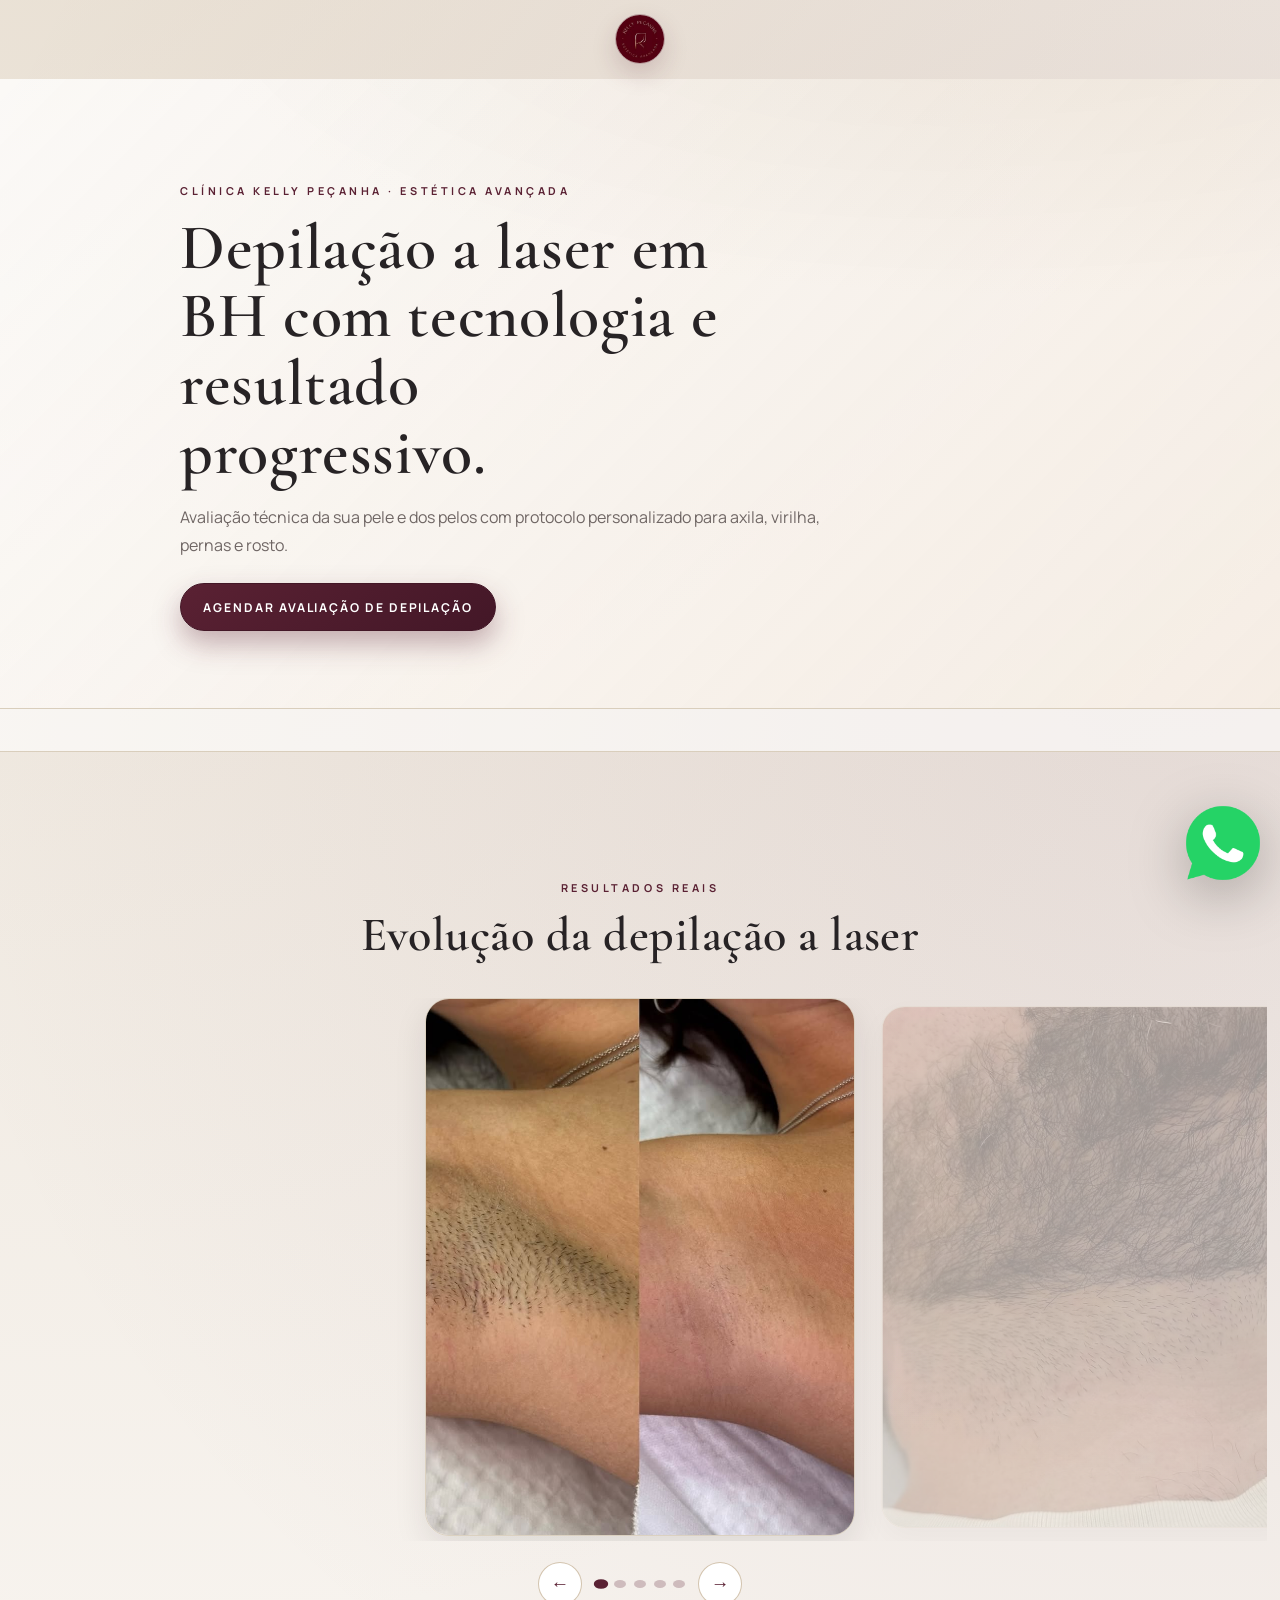
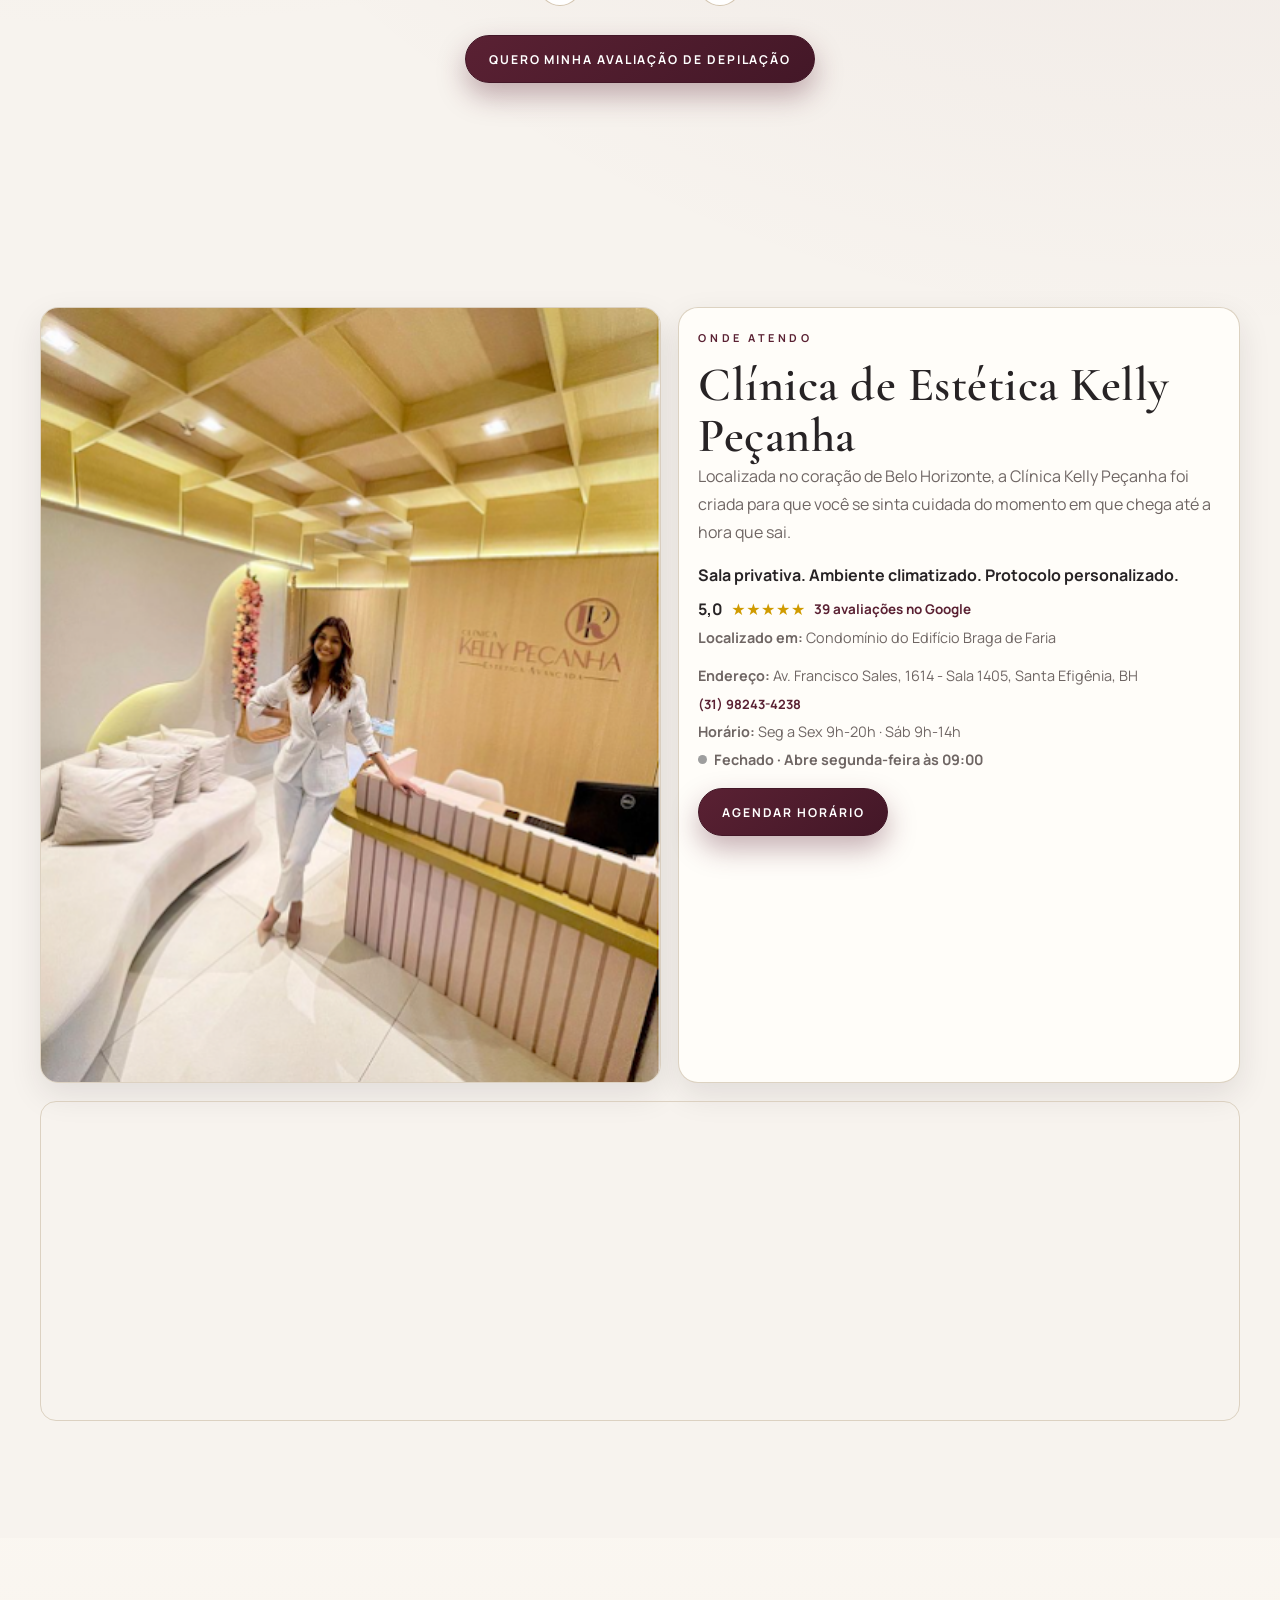
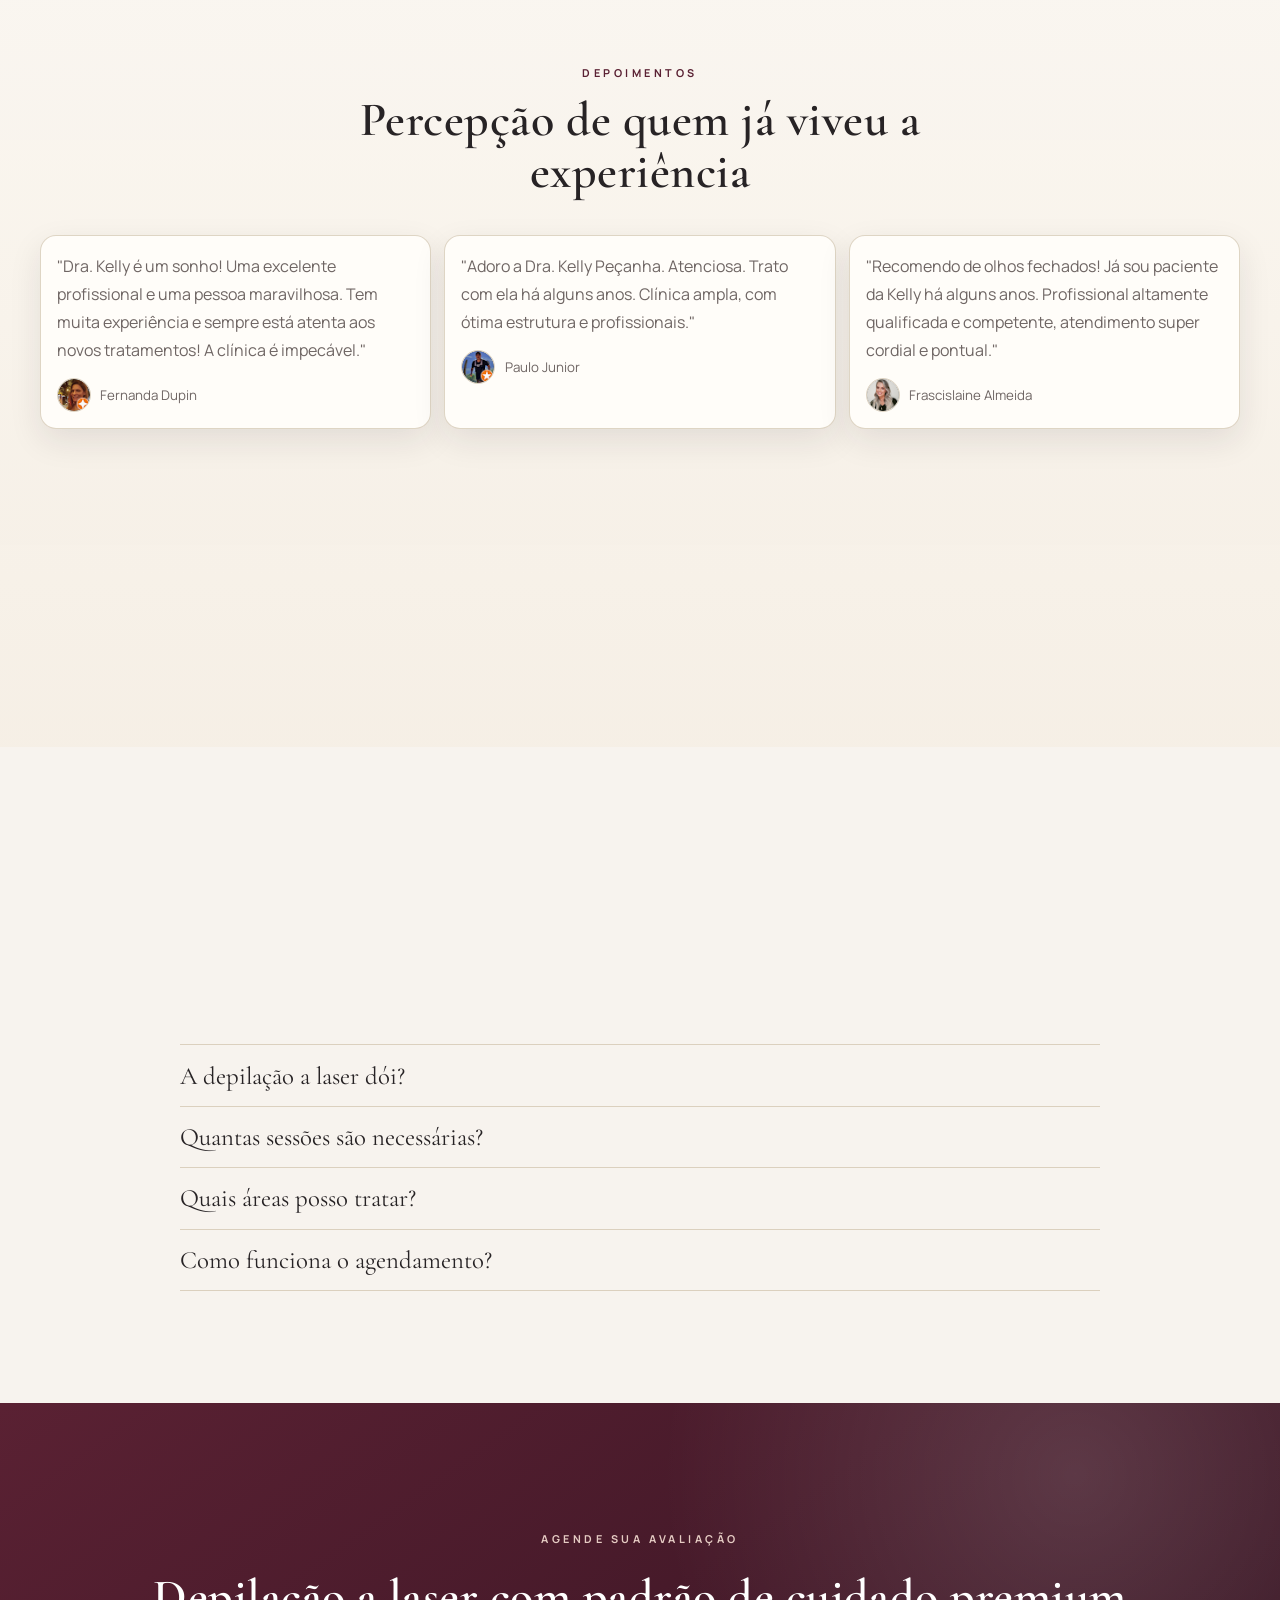
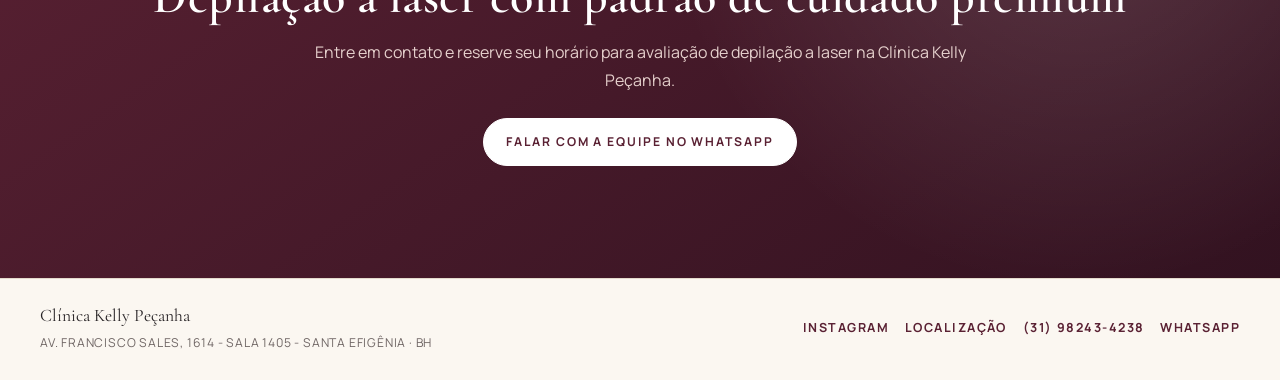
==== commit 8db2f819: "feat(tracking): add GTM and simplify WhatsApp lead message" ====
--- a/depilacao.html
+++ b/depilacao.html
@@ -8,11 +8,22 @@
   <link rel="icon" href="fotos/logo icone aba.jpg" type="image/jpeg">
   <link rel="preconnect" href="https://fonts.googleapis.com">
   <link rel="preconnect" href="https://fonts.gstatic.com" crossorigin>
+  <!-- Google Tag Manager -->
+  <script>(function(w,d,s,l,i){w[l]=w[l]||[];w[l].push({'gtm.start':
+  new Date().getTime(),event:'gtm.js'});var f=d.getElementsByTagName(s)[0],
+  j=d.createElement(s),dl=l!='dataLayer'?'&l='+l:'';j.async=true;j.src=
+  'https://www.googletagmanager.com/gtm.js?id='+i+dl;f.parentNode.insertBefore(j,f);
+  })(window,document,'script','dataLayer','GTM-P43BBTN7');</script>
+  <!-- End Google Tag Manager -->
   <link href="https://fonts.googleapis.com/css2?family=Cormorant+Garamond:wght@400;500;600;700&family=Manrope:wght@400;500;600;700&display=swap" rel="stylesheet">
   <link rel="stylesheet" href="styles.css">
   <script defer src="script.js"></script>
 </head>
-<body data-whatsapp-base-text="Oi! Quero agendar uma avaliação de depilação a laser na Clínica Kelly Peçanha." data-lead-intent-text="Oi! Quero agendar uma avaliação de depilação a laser." data-leads-webhook-url="">
+<body data-whatsapp-base-text="Oi, gostaria de mais informações sobre a depilação a laser." data-lead-intent-text="Oi, gostaria de mais informações sobre a depilação a laser." data-leads-webhook-url="https://script.google.com/macros/s/AKfycbyOuHbwO9mKMXcZGJIGYr2ZcygJlvdhcpUJpVRxFY9ScprV6OAkmoPSJpO6rzSgZ57ojA/exec">
+  <!-- Google Tag Manager (noscript) -->
+  <noscript><iframe src="https://www.googletagmanager.com/ns.html?id=GTM-P43BBTN7"
+  height="0" width="0" style="display:none;visibility:hidden"></iframe></noscript>
+  <!-- End Google Tag Manager (noscript) -->
   <div class="noise-layer" aria-hidden="true"></div>
 
   <header id="navbar">
@@ -247,7 +258,7 @@
     </div>
   </footer>
 
-  <a class="whatsapp-float" data-whatsapp-direct href="#" target="_blank" rel="noopener noreferrer" aria-label="Falar no WhatsApp">
+  <a class="whatsapp-float js-open-modal" data-whatsapp-direct href="#" target="_blank" rel="noopener noreferrer" aria-label="Falar no WhatsApp">
     <img src="fotos/botao-whats-2.png" alt="WhatsApp">
   </a>
 
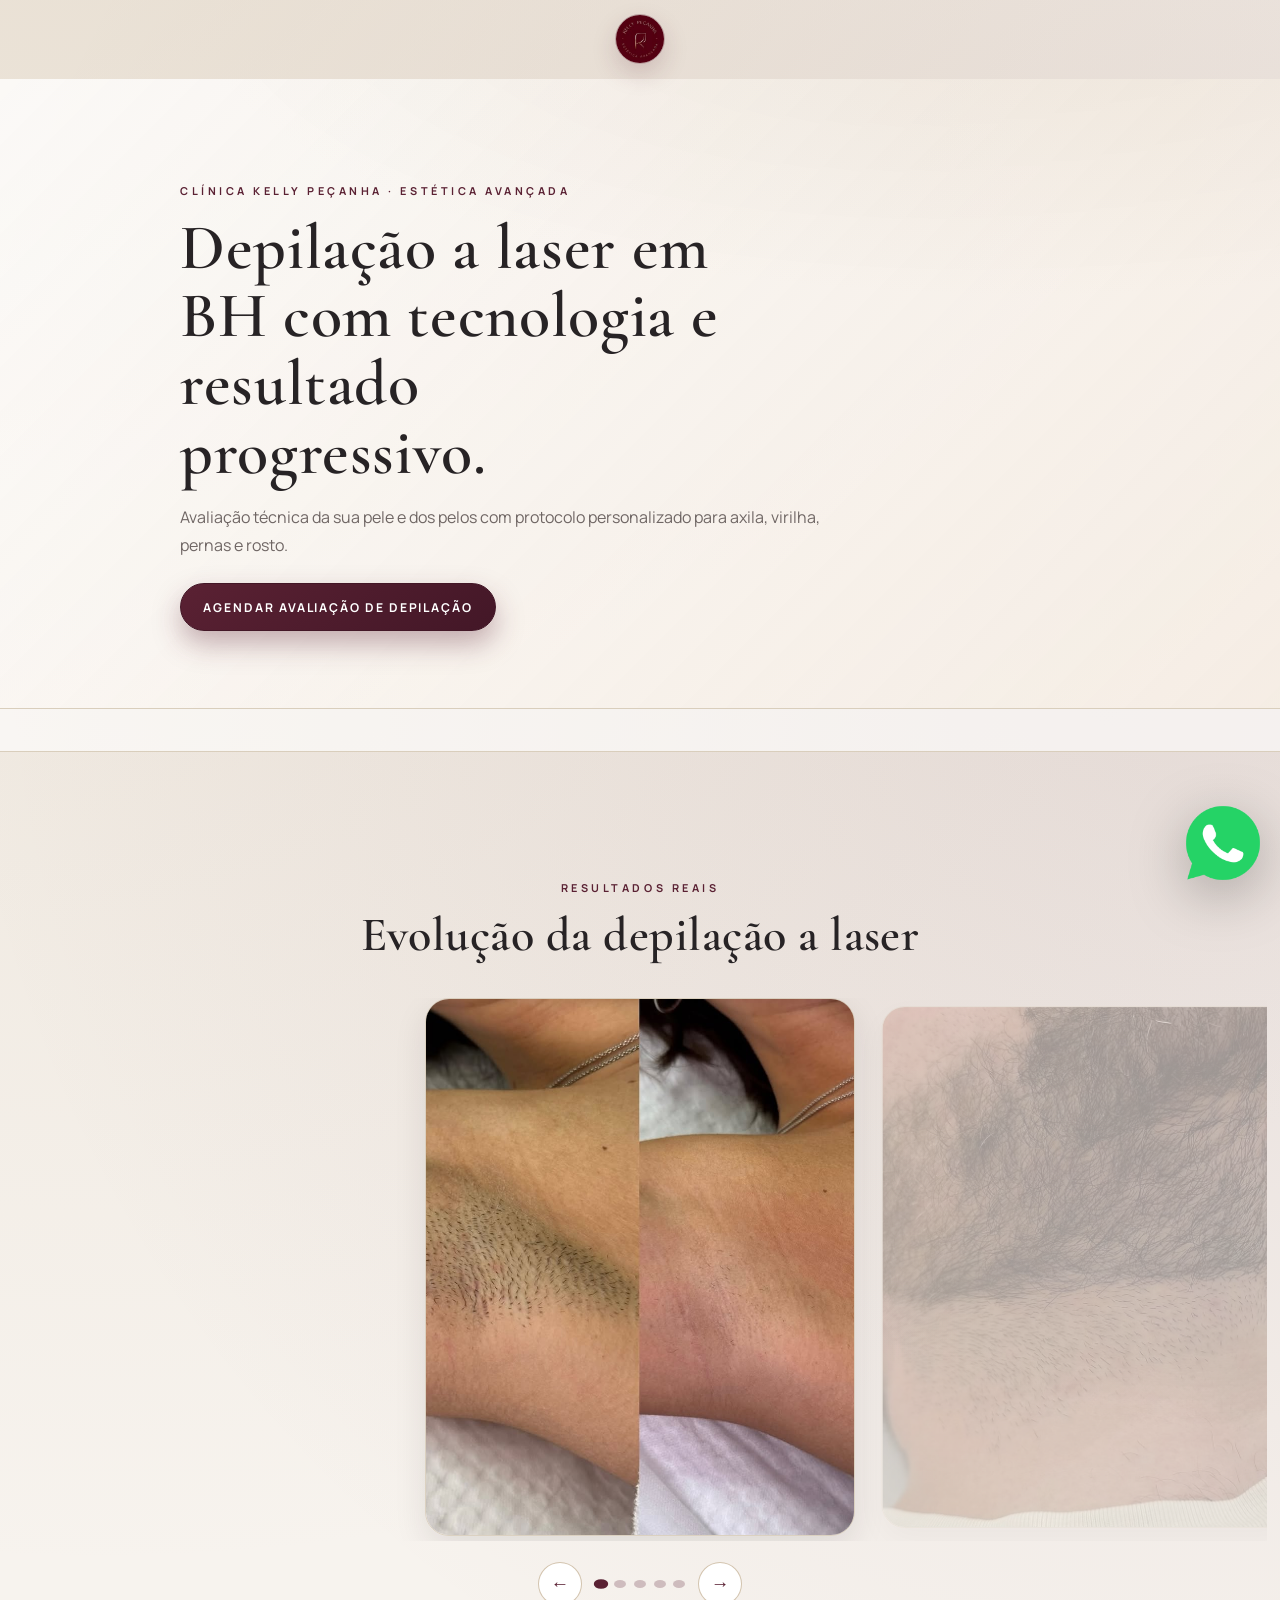
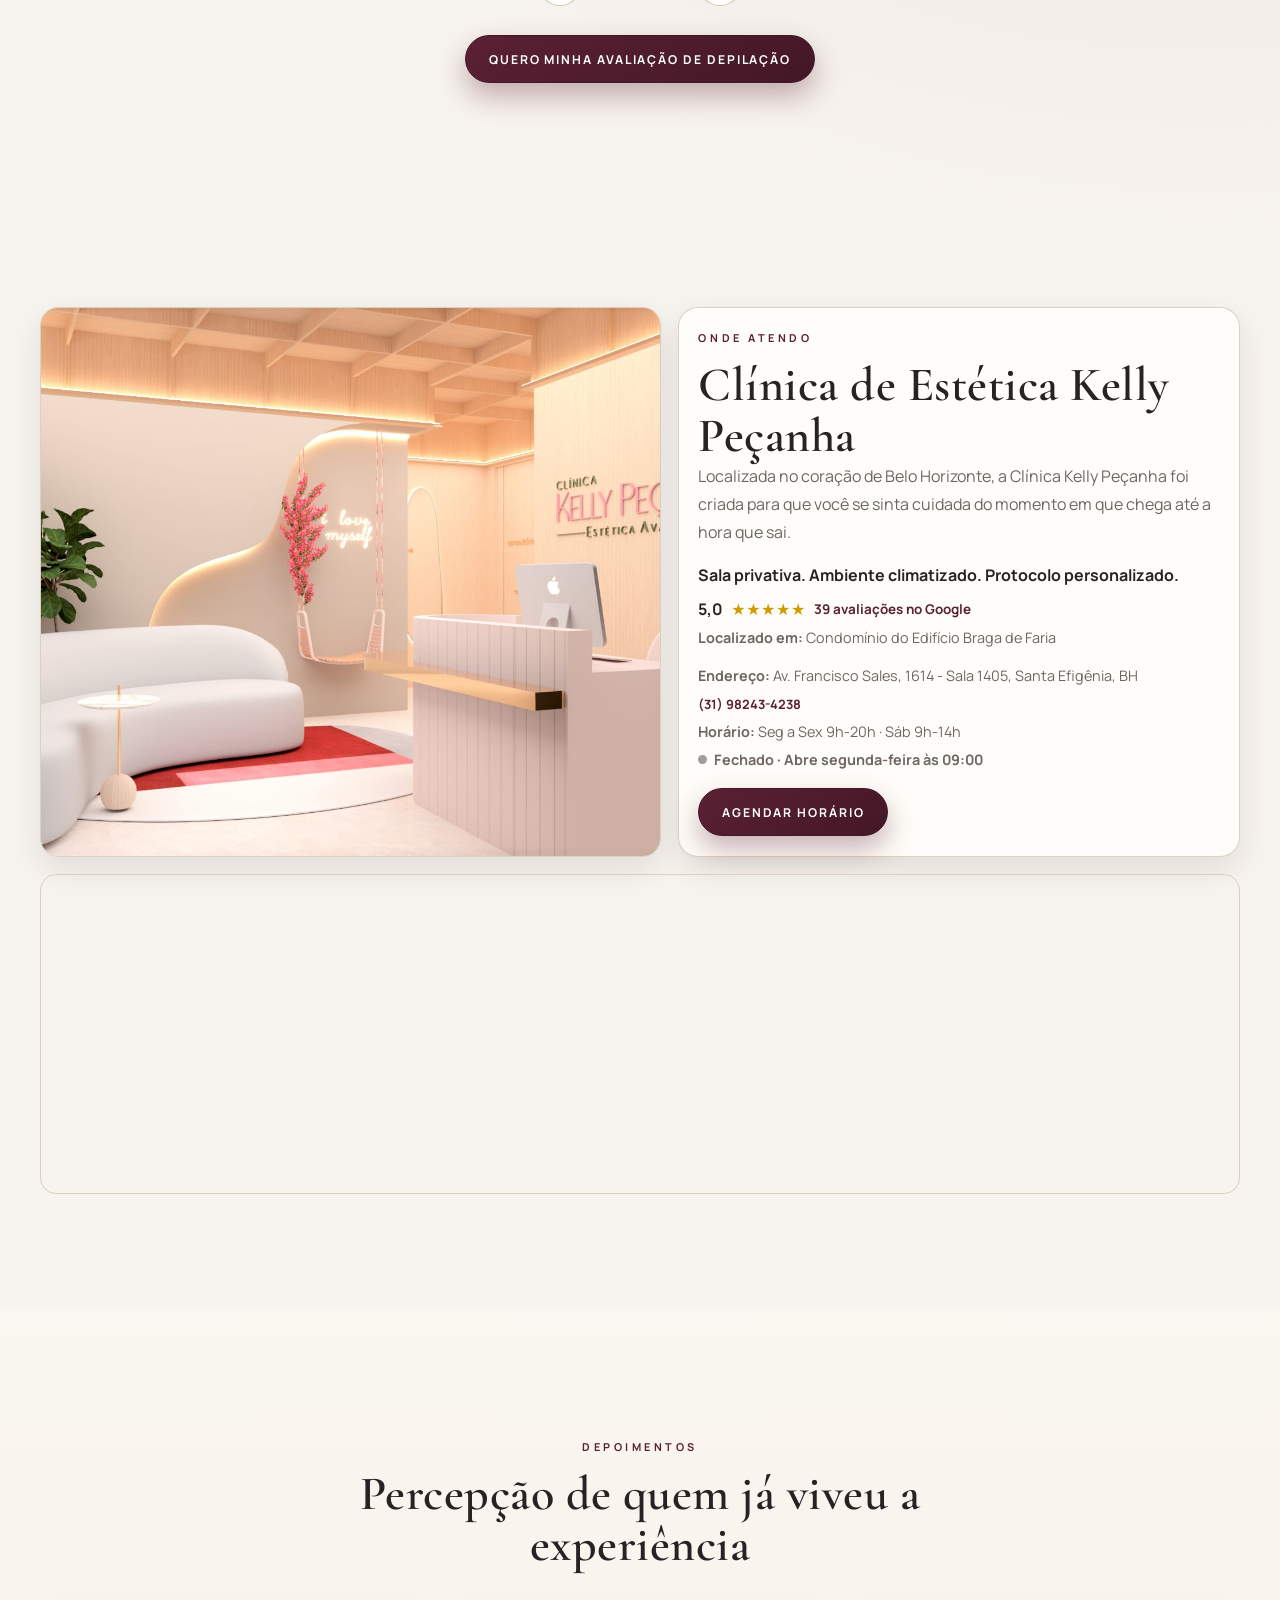
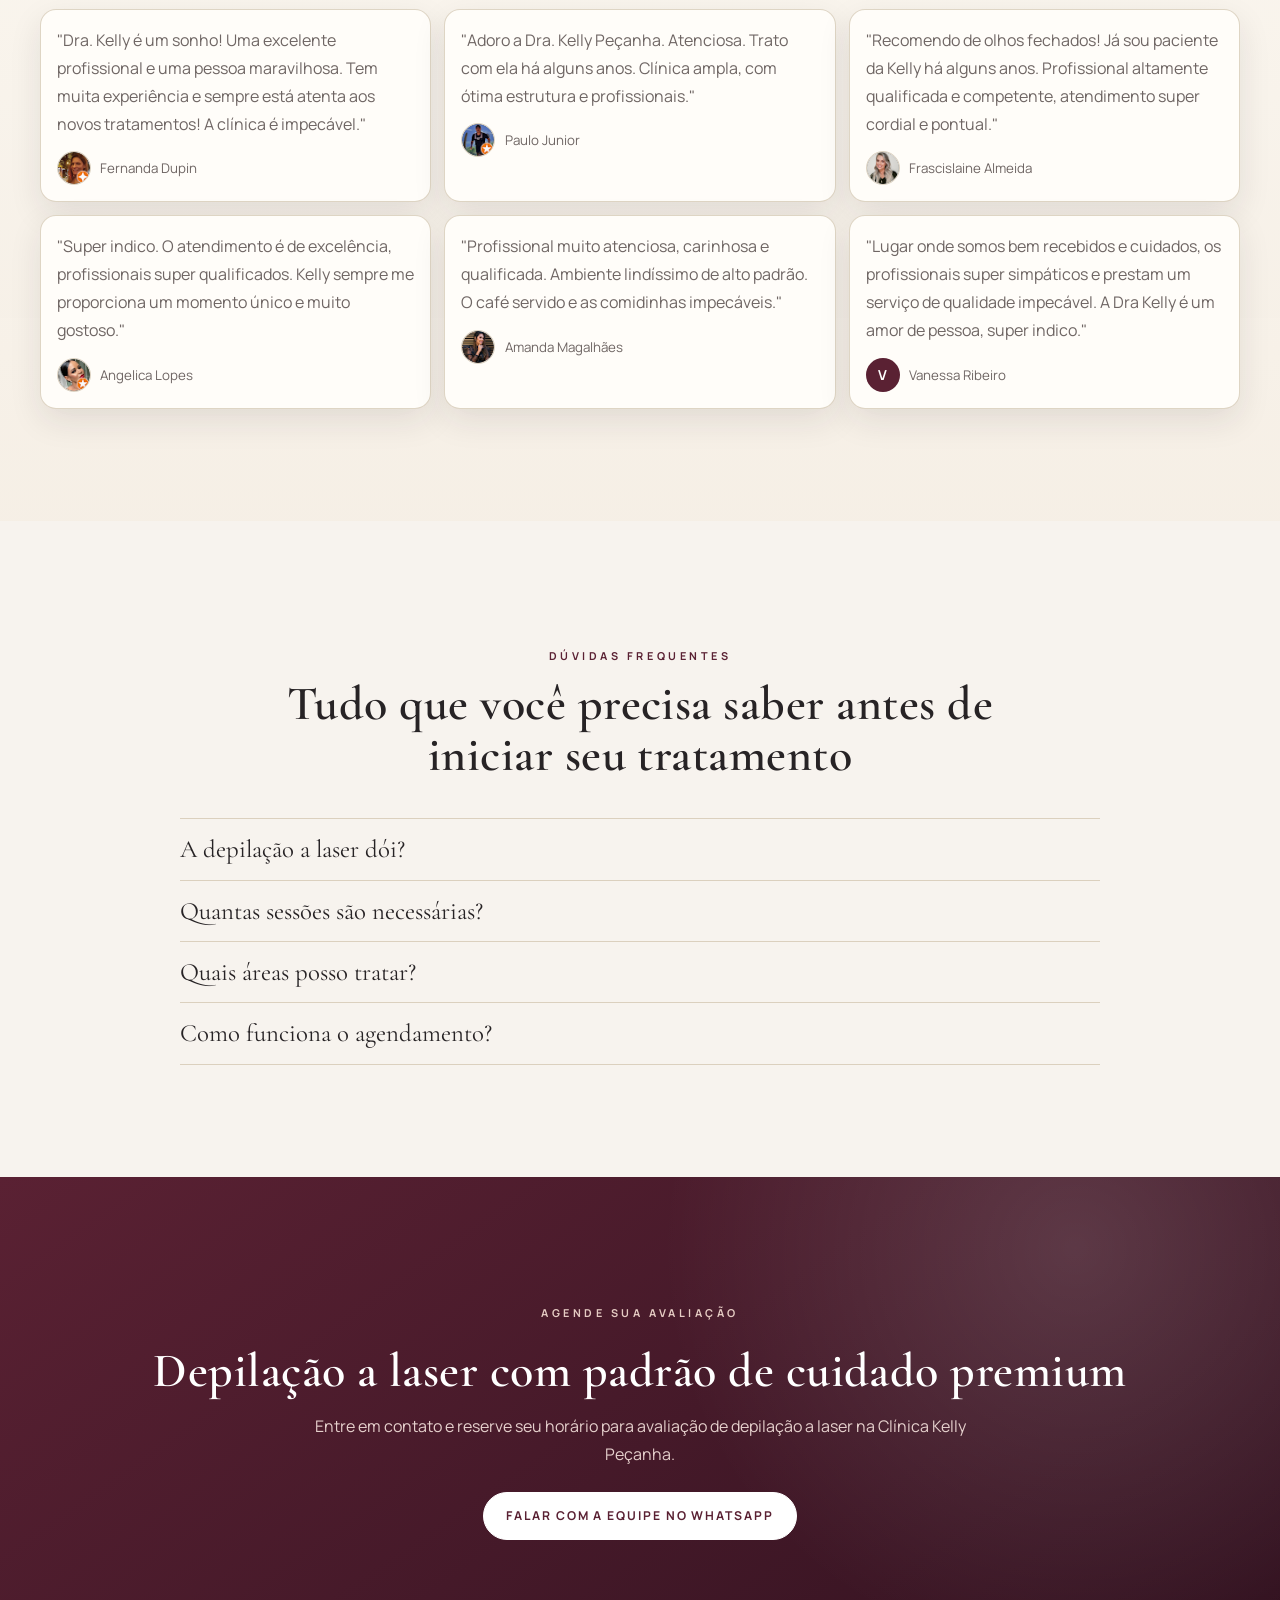
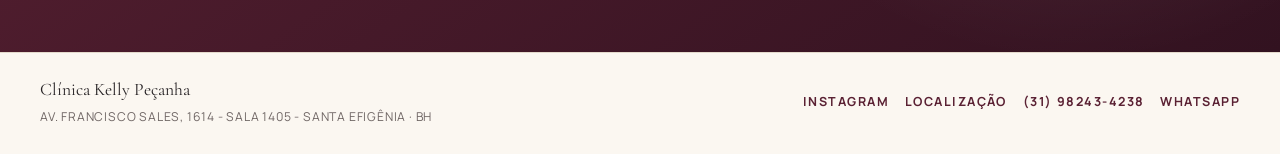
==== commit bc4c8815: "fix: improve mobile lead dispatch and update clinic photo" ====
--- a/depilacao.html
+++ b/depilacao.html
@@ -119,7 +119,7 @@
     <section id="clinica" class="section">
       <div class="container clinic-layout">
         <div class="clinic-gallery clinic-gallery--single animate-on-scroll">
-          <img src="fotos/clinica/2024-06-04.webp" alt="Ambiente da clínica">
+          <img src="fotos/clinica/foto nova clinica.jpg" alt="Ambiente da clínica">
         </div>
 
         <article class="clinic-card animate-on-scroll">
